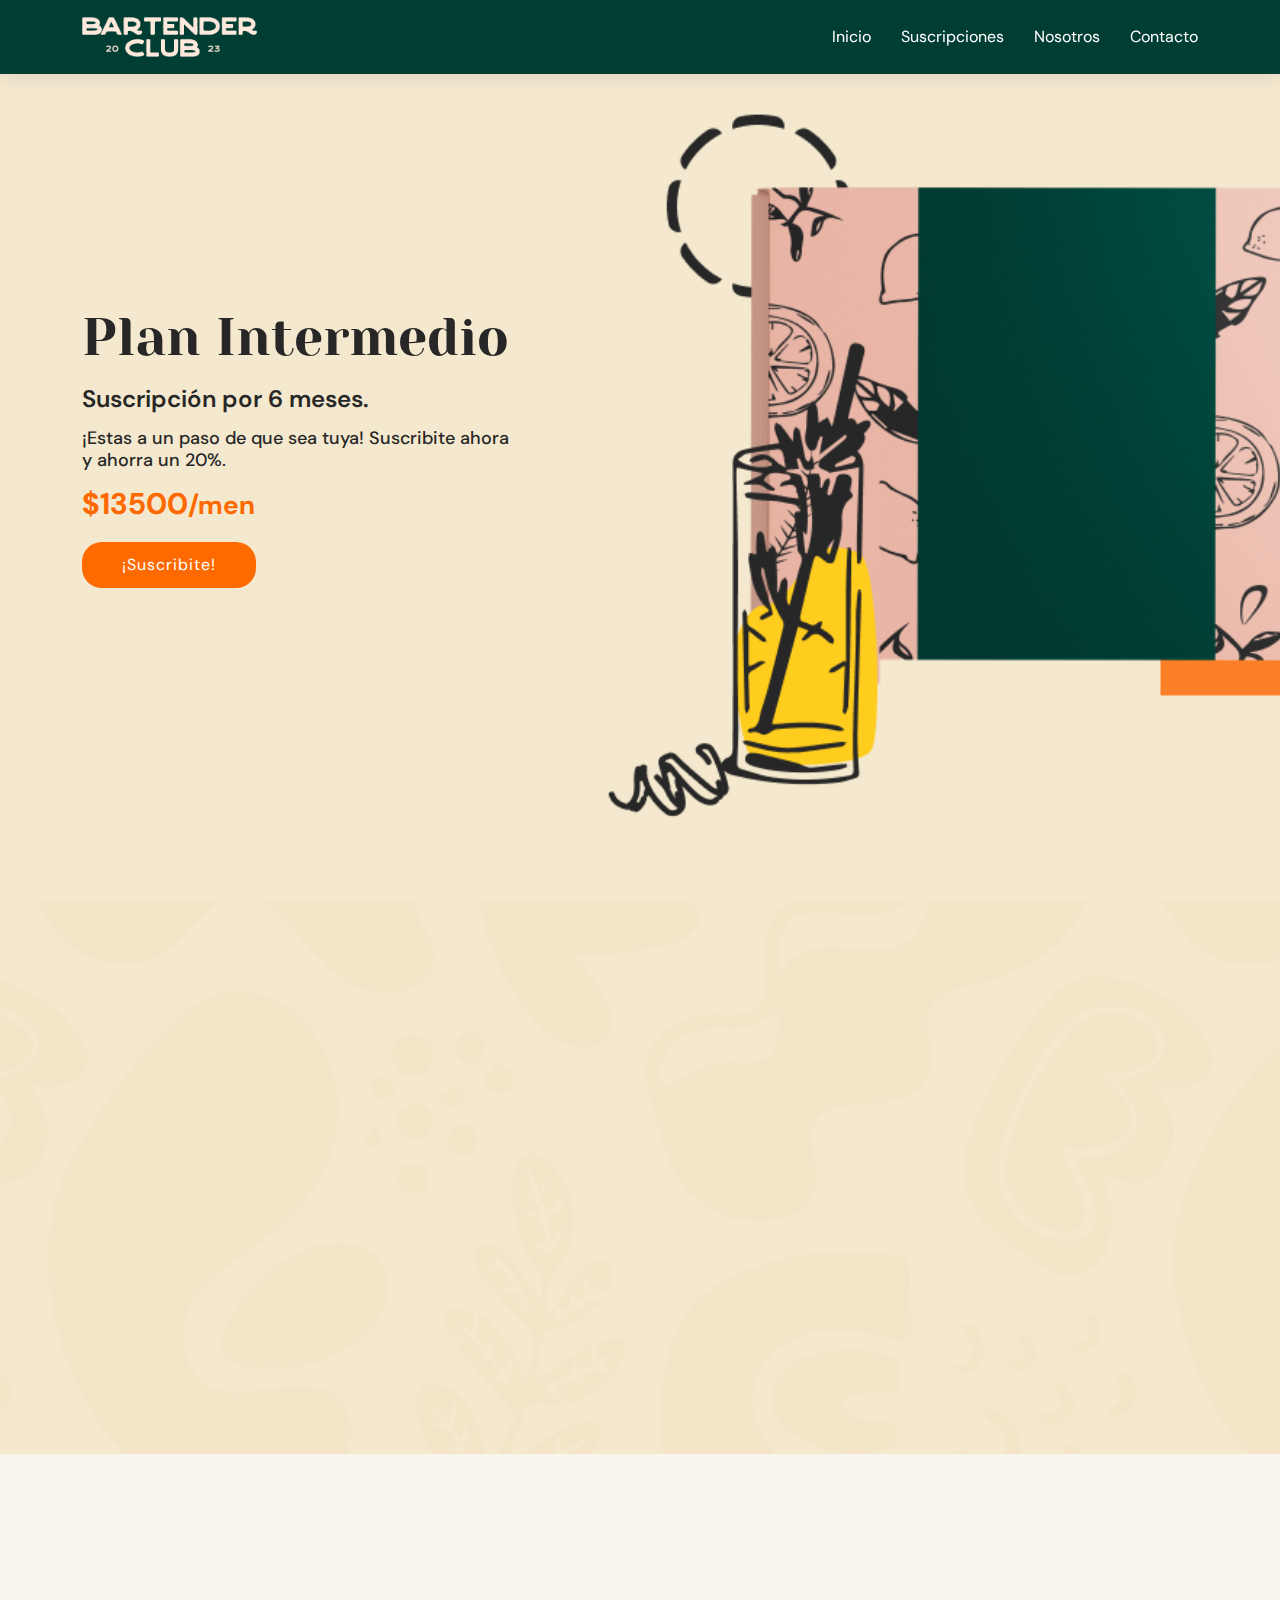
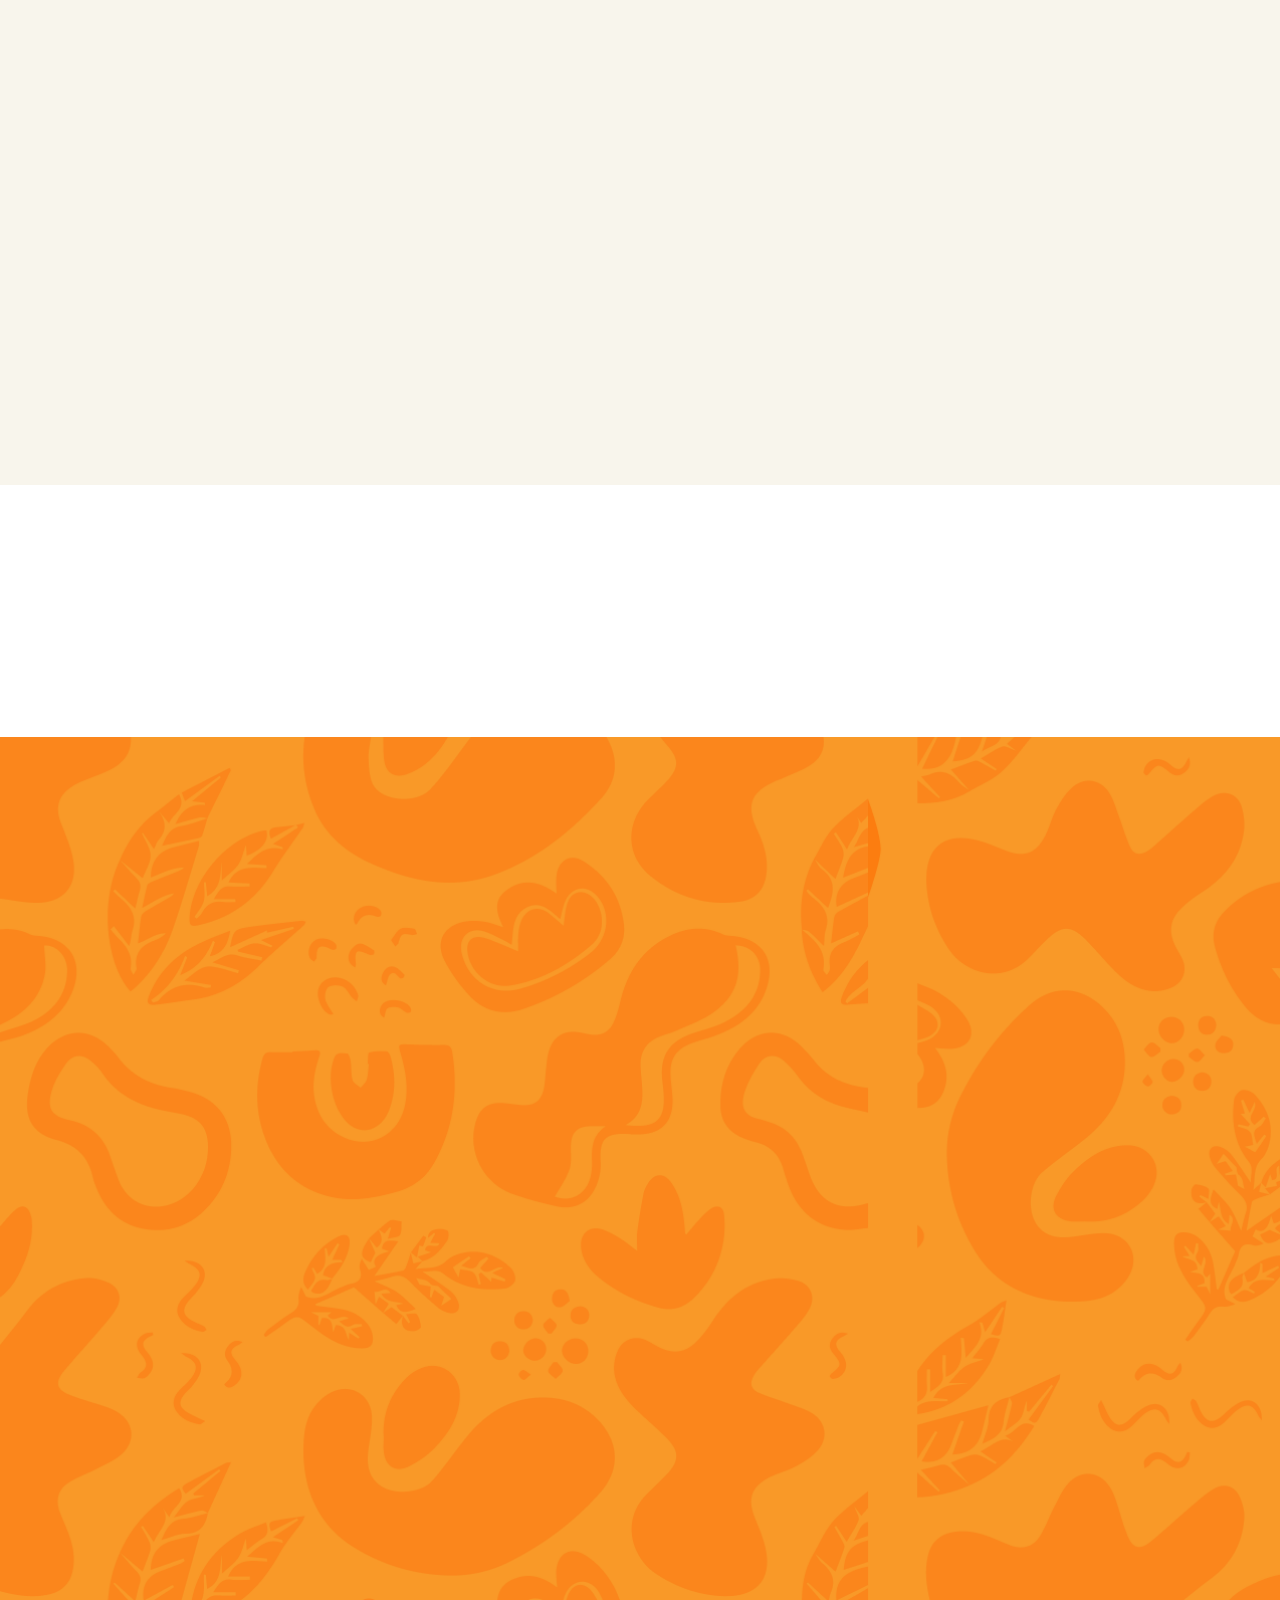
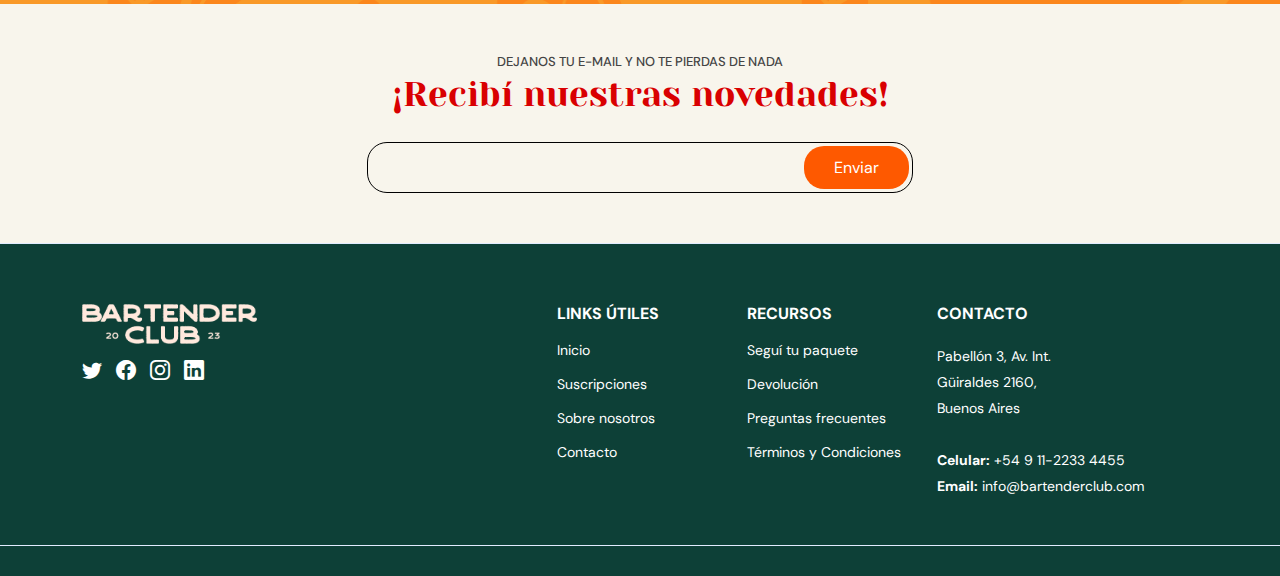
==== portfolio-details.html @ 3b622251 "25-9 19hs" ====
<!DOCTYPE html>
<html lang="en">

<head>
  <meta charset="utf-8">
  <meta content="width=device-width, initial-scale=1.0" name="viewport">

  <title>Portfolio Details - FlexStart Bootstrap Template</title>
  <meta content="" name="description">
  <meta content="" name="keywords">

  <!-- Favicons -->
  <link href="assets/img/favicon.png" rel="icon">
  <link href="assets/img/apple-touch-icon.png" rel="apple-touch-icon">

  <!-- Google Fonts -->
  <link href="https://fonts.googleapis.com/css2?family=DM+Sans:opsz,wght@9..40,100;9..40,200;9..40,300;9..40,400;9..40,700&family=Yeseva+One&display=swap" rel="stylesheet">
  <!-- Vendor CSS Files -->
  <link href="assets/vendor/aos/aos.css" rel="stylesheet">
  <link href="assets/vendor/bootstrap/css/bootstrap.min.css" rel="stylesheet">
  <link href="assets/vendor/bootstrap-icons/bootstrap-icons.css" rel="stylesheet">
  <link href="assets/vendor/glightbox/css/glightbox.min.css" rel="stylesheet">
  <link href="assets/vendor/remixicon/remixicon.css" rel="stylesheet">
  <link href="assets/vendor/swiper/swiper-bundle.min.css" rel="stylesheet">

  <!-- Template Main CSS File -->
  <link href="assets/css/style.css" rel="stylesheet">

  <!-- =======================================================
  * Template Name: FlexStart
  * Updated: Aug 30 2023 with Bootstrap v5.3.1
  * Template URL: https://bootstrapmade.com/flexstart-bootstrap-startup-template/
  * Author: BootstrapMade.com
  * License: https://bootstrapmade.com/license/
  ======================================================== -->
</head>

<body>

  <!-- ======= Header ======= -->
  <header id="header" class="header fixed-top">
    <div class="container-fluid container-xl d-flex align-items-center justify-content-between">

      <a href="index.html" class="logo d-flex align-items-center">
        <img src="assets/img/logo.png" alt="">
      </a>

      <nav id="navbar" class="navbar">
        <ul>
          <li><a class="nav-link scrollto" href="#about">Inicio</a></li>
          <li><a class="nav-link scrollto" href="#services">Suscripciones</a></li>
          <li><a class="nav-link scrollto" href="#portfolio">Nosotros</a></li>
          <li><a class="nav-link scrollto" href="#team">Contacto</a></li>
        </ul>
        <i class="bi bi-list mobile-nav-toggle"></i>
      </nav><!-- .navbar -->

    </div>
  </header><!-- End Header -->

  <main id="main">
    
   <!-- ======= Hero Section ======= -->
     <section id="herodos" class="herodos d-flex align-items-center">
       <div class="container">
           <div class="row"> 
             <div class="col-lg-6 d-flex flex-column justify-content-center">
             <h1 data-aos="fade-up">Plan Intermedio</h1>
             <h2 data-aos="fade-up" data-aos-delay="400">Suscripción por 6 meses.</h2>
             <h3 data-aos="fade-up" data-aos-delay="400">¡Estas a un paso de que sea tuya! Suscribite ahora <br> y ahorra un 20%.</h3>
             <h4 data-aos="fade-up" data-aos-delay="400">$13500<span class="small">/men</span></h4> 
             <div data-aos="fade-up" data-aos-delay="600">
             <div class="text-center text-lg-start">
                <a href="#about" class="btn-get-started scrollto d-inline-flex align-items-center justify-content-center align-self-center">
                <span>¡Suscribite!</span>
                </a>
            </div>
          </div>
        </div>
        <div class="col-lg-6 hero-img" data-aos="zoom-out" data-aos-delay="200">
          <img src hidden="assets/img/hero-img.png" class="img-fluid" alt=""></h>
        </div>
      </div>
    </div>
  </section><!-- End Hero -->


     <!-- ======= Values Section ======= -->
     <section id="values2" class="values2">

     <div class="container" data-aos="fade-up">

      <header class="section-header">
        <h2>PLAN INTERMEDIO</h2>
        <p>¿Qué incluye?</p>
      </header>

      <div class="row">

        <div class="col-lg-4" data-aos="fade-up" data-aos-delay="200">
          <div class="box">
            <img src="assets/img/que-incluye-01.png" class="img-fluid" alt="">
            <p>Ingredientes naturales y 2 botellas <br> de bebida alcohólica de 700ml.</p>
          </div>
        </div>

        <div class="col-lg-4 mt-4 mt-lg-0" data-aos="fade-up" data-aos-delay="400">
          <div class="box">
            <img src="assets/img/que-incluye-02.png" class="img-fluid" alt="">
            <p>Un regalo sorpresa diferente <br> cada mes.</p>
          </div>
        </div>

        <div class="col-lg-4 mt-4 mt-lg-0" data-aos="fade-up" data-aos-delay="600">
          <div class="box">
            <img src="assets/img/que-incluye-03.png" class="img-fluid" alt="">
            <p>4 recetas exclusivas para <br> preparar diferentes tragos.</p>
          </div>
        </div>

      </div>

    </div>

   </section><!-- End Values Section -->

      <!-- =======  es Section ======= -->
        <section id="features" class="features">

          <div class="container" data-aos="fade-up">
    
            <!-- Feature Tabs -->
            <div class="row feture-tabs" data-aos="fade-up">
              <div class="col-lg-6">
                <h3>Nuestra selección el <br> mes pasado</h3>
    
                <!-- Tabs -->
                <ul class="nav nav-pills mb-3">
                  <li>
                    <a class="nav-link active" data-bs-toggle="pill" href="#tab1">DESCRIPCIÓN</a>
                  </li>
                  <li>
                    <a class="nav-link" data-bs-toggle="pill" href="#tab2">INGREDIENTES</a>
                  </li>
                  <li>
                    <a class="nav-link" data-bs-toggle="pill" href="#tab3">RECETAS</a>
                  </li>
                </ul><!-- End Tabs -->
    
                <!-- Tab Content -->
                <div class="tab-content">
    
                  <div class="tab-pane fade show active" id="tab1">
                    <p>En nuestra caja anterior, celebramos la versatilidad <br> y el encanto de dos de las bebidas alcohólicas <br> más icónicas: el gin y el tequila. <br> <br>
                      Esta caja ofreció una emocionante experiencia de <br> bartender que te llevó a través de un viaje de <br> sabores inigualable.</p>
                  </div><!-- End Tab 1 Content -->
    
                  <div class="tab-pane fade show" id="tab2">
                    <p>Una botella de gin de alta calidad, seleccionada <br>
                      cuidadosamente para resaltar su perfil de sabor<br>
                      distintivo.
                      <br> <br>
                      Y una botella de tequila premium que agregó<br>
                      profundidad y carácter a tus cócteles.</p>
                  </div><!-- End Tab 2 Content -->
    
                  <div class="tab-pane fade show" id="tab3">
                    <p> Estas recetas fueron cuidadosamente seleccionadas <br>
                    para destacar las características únicas del gin y el <br>
                    tequila, brindándote la oportunidad de explorar y <br>
                    disfrutar de una variedad de cócteles emocionantes. <br>
                    <ul>
                      <li>Margarita de Tequila Clásica</li>
                      <li>Tom Collins Refrescante</li>
                      <li>Paloma Refinada</li>
                      <li>Gin Tonic Fresco</li>
                       </ul>
                  </p>
                  </div><!-- End Tab 3 Content -->
    
                </div>
    
              </div>
    
              <div class="col-lg-6">
                <img src="assets/img/caja-mes-anterior-01.png" class="img-fluid" alt="">
              </div>
    
            </div><!-- End Feature Tabs -->
    
              </div>
    
            </div><!-- End Feature Icons -->
    
          </div>
    
        </section><!-- End Features Section -->
    
    <!-- ======= Clients2 Section ======= -->
    <section id="clientes2" class="clientes2">
    
      <div class="container" data-aos="fade-up">

        <header class="section-header">
          <p>Métodos de Pago</p>
        </header>

        <div class="clients-slider swiper">
          <div class="swiper-wrapper align-items-center">
            <div class="swiper-slide"><img src="assets/img/clients/METODO-PAGO-01.png" class="img-fluid" alt=""></div>
            <div class="swiper-slide"><img src="assets/img/clients/METODO-PAGO-02.png" class="img-fluid" alt=""></div>
            <div class="swiper-slide"><img src="assets/img/clients/METODO-PAGO-03.png" class="img-fluid" alt=""></div>
            <div class="swiper-slide"><img src="assets/img/clients/METODO-PAGO-04.png" class="img-fluid" alt=""></div>
            <div class="swiper-slide"><img src="assets/img/clients/METODO-PAGO-05.png" class="img-fluid" alt=""></div>
            <div class="swiper-slide"><img src="assets/img/clients/METODO-PAGO-06.png" class="img-fluid" alt=""></div>
          </div>
        </div>
      </div>

    </section><!-- End Clients Section -->

        <!-- ======= Pricing Section ======= -->
        <section id="pricing2" class="pricing2">

          <div class="container" data-aos="fade-up">
    
            <header class="section-header">
              <h2>otros planes</h2>
              <p>También pueden interesarte...</p>
            </header>
    
            <div class="row gy-3" data-aos="fade-left">
    
              <div class="col-lg-6 col-md-12" data-aos="zoom-in" data-aos-delay="100">
                <div class="box">
                  <h3 style="color: #0D4037;">PLAN INICIAL</h3>
                  <h2 style="color: #272727;" >Suscripción por 3 meses</h2>
                  <img src="assets/img/pricing-free.png" class="img-fluid" alt="">
                  <p> Incluye:</p>
                  <ul>
                    <li>Ingredientes selectos</li>
                    <li>Recetas exclusivas</li>
                  </ul>
                  <div class="price">$11.000</div>
                  <a href="#" class="btn-buy">¡Lo quiero!</a>
                </div>
              </div>
    
              <div class="col-lg-6 col-md-12" data-aos="zoom-in" data-aos-delay="300">
                <div class="box">
                  <h3 style="color: #0D4037;">PLAN EXPERTO</h3>
                  <h2 style="color: #272727;" >Suscripción anual</h2>
                  <img src="assets/img/pricing-business.png" class="img-fluid" alt="">
                  <p> Incluye:</p>
                  <ul>
                    <li>Ingredientes selectos</li>
                    <li>Recetas exclusivas</li>
                    <li>Regalo sorpresa</li>
                    <li>Contenido exclusivo de YouTube</li>
                  </ul>
                  <div class="price">$20.000</div>
                  <a href="#" class="btn-buy">¡Lo quiero!</a>
                </div>
              </div>          
            </div>
          </div>
    
        </section><!-- End Pricing Section -->

  </main><!-- End #main -->

  <!-- ======= Footer ======= -->
  <footer id="footer" class="footer">

    <div class="footer-newsletter">
      <div class="container">
        <div class="row justify-content-center">
          <div class="col-lg-12 text-center">
            <h2>DEJANOS TU E-MAIL Y NO TE PIERDAS DE NADA</h2>
            <p>¡Recibí nuestras novedades!</p2>
          </div>
          <div class="col-lg-6">
            <form action="" method="post">
              <input type="email" name="email"><input type="submit" value="Enviar">
            </form>
          </div>
        </div>
      </div>
    </div>

    <div class="footer-top">
      <div class="container">
        <div class="row gy-4">
          <div class="col-lg-5 col-md-12 footer-info">
            <a href="index.html" class="logo d-flex align-items-center">
              <img src="assets/img/logo.png" alt="">
            </a>
            <p hidden>Cras fermentum odio eu feugiat lide par naso tierra. Justo eget nada terra videa magna derita valies darta donna mare fermentum iaculis eu non diam phasellus.</p hidden>
            <div class="social-links mt-3">
              <a href="#" class="twitter"><i class="bi bi-twitter"></i></a>
              <a href="#" class="facebook"><i class="bi bi-facebook"></i></a>
              <a href="#" class="instagram"><i class="bi bi-instagram"></i></a>
              <a href="#" class="linkedin"><i class="bi bi-linkedin"></i></a>
            </div>
          </div>

          <div class="col-lg-2 col-6 footer-links">
            <h4>LINKS ÚTILES</h4>
            <ul>
              <li> <a href="#">Inicio</a></li>
              <li> <a href="#">Suscripciones</a></li>
              <li> <a href="#">Sobre nosotros</a></li>
              <li> <a href="#">Contacto</a></li>
            </ul>
          </div>

          <div class="col-lg-2 col-6 footer-links">
            <h4>RECURSOS</h4>
            <ul>
              <li> <a href="#">Seguí tu paquete</a></li>
              <li> <a href="#">Devolución</a></li>
              <li> <a href="#">Preguntas frecuentes</a></li>
              <li><a href="#">Términos y Condiciones</a></li>
            </ul>
          </div>

          <div class="col-lg-3 col-md-12 footer-contact text-center text-md-start">
            <h4>CONTACTO</h4>
            <p>
              Pabellón 3, Av. Int. <br>
              Güiraldes 2160,<br>
              Buenos Aires<br><br>
              <strong>Celular:</strong> +54 9 11-2233 4455<br>
              <strong>Email:</strong> info@bartenderclub.com<br>
            </p>

          </div>

        </div>
      </div>
    </div>

  </footer><!-- End Footer -->

  <a href="#" class="back-to-top d-flex align-items-center justify-content-center"><i class="bi bi-arrow-up-short"></i></a>

  <!-- Vendor JS Files -->
  <script src="assets/vendor/purecounter/purecounter_vanilla.js"></script>
  <script src="assets/vendor/aos/aos.js"></script>
  <script src="assets/vendor/bootstrap/js/bootstrap.bundle.min.js"></script>
  <script src="assets/vendor/glightbox/js/glightbox.min.js"></script>
  <script src="assets/vendor/isotope-layout/isotope.pkgd.min.js"></script>
  <script src="assets/vendor/swiper/swiper-bundle.min.js"></script>
  <script src="assets/vendor/php-email-form/validate.js"></script>

  <!-- Template Main JS File -->
  <script src="assets/js/main.js"></script>

</body>

</html>
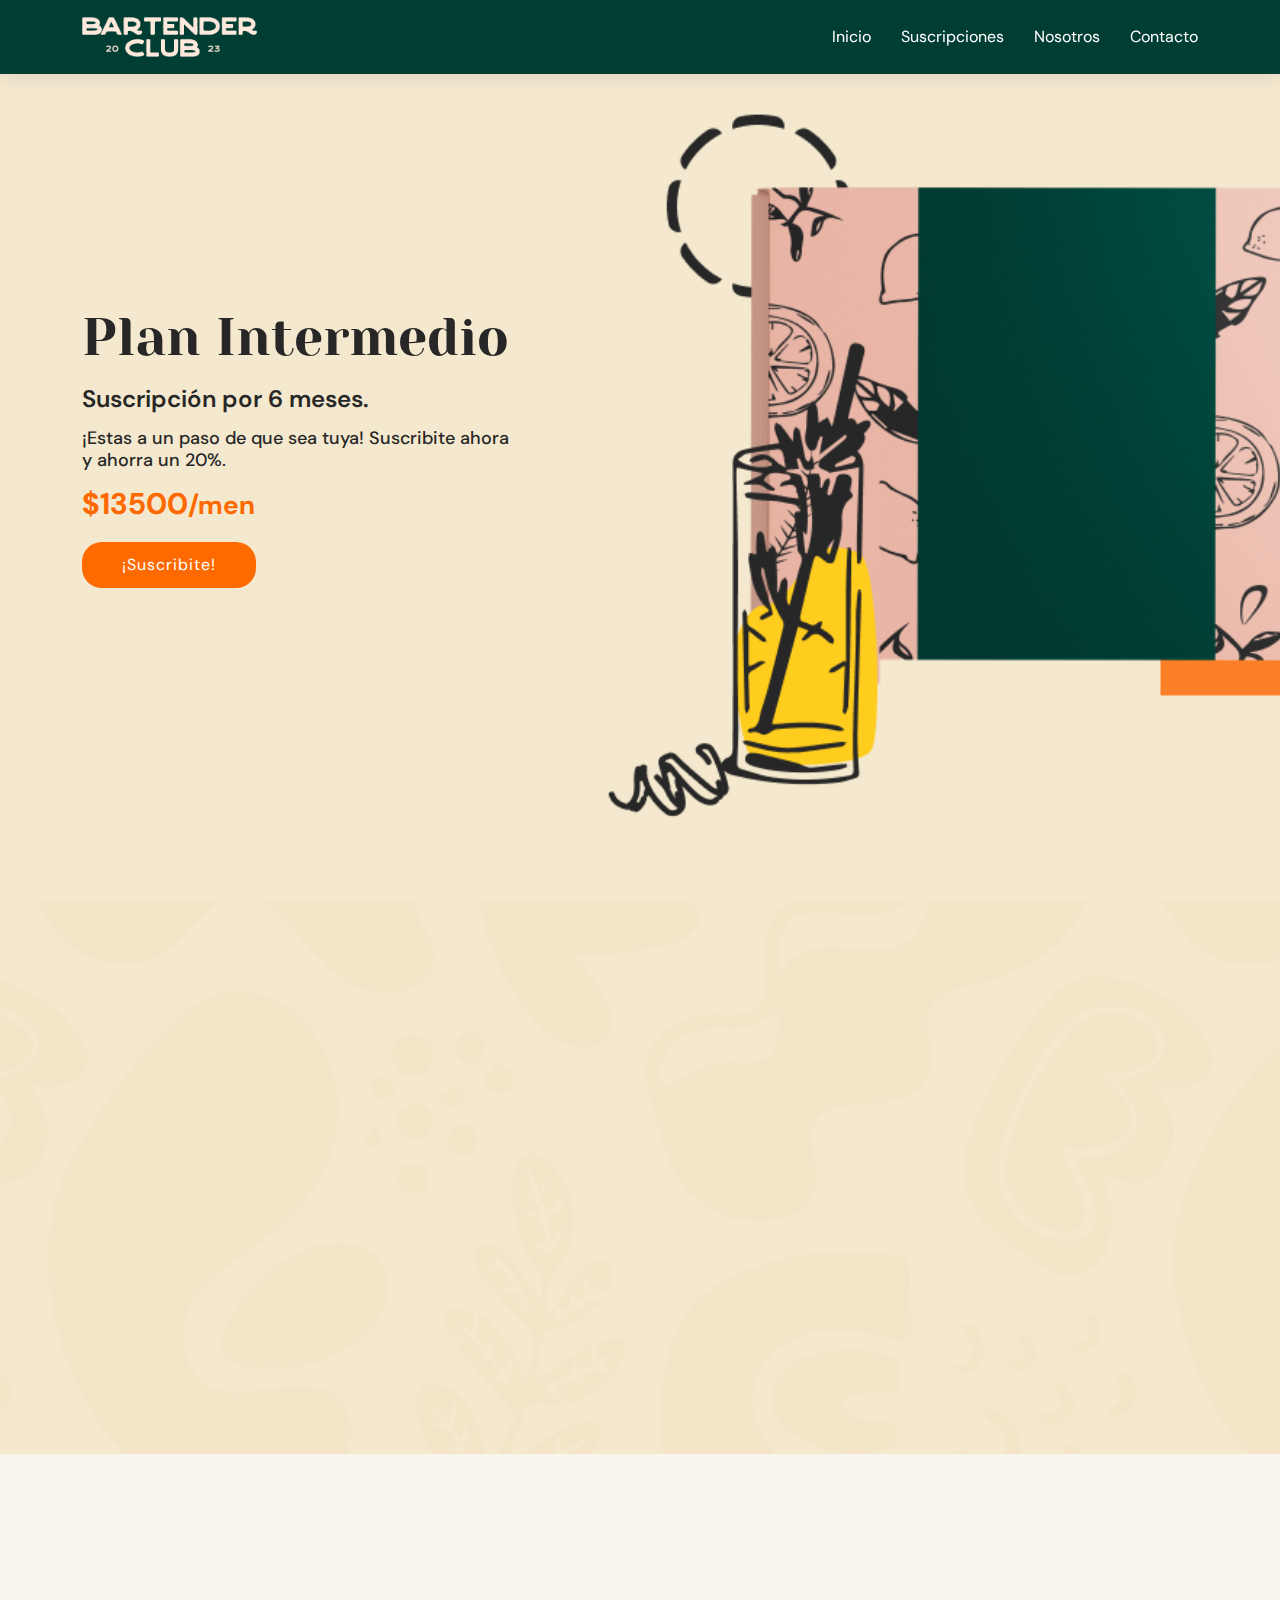
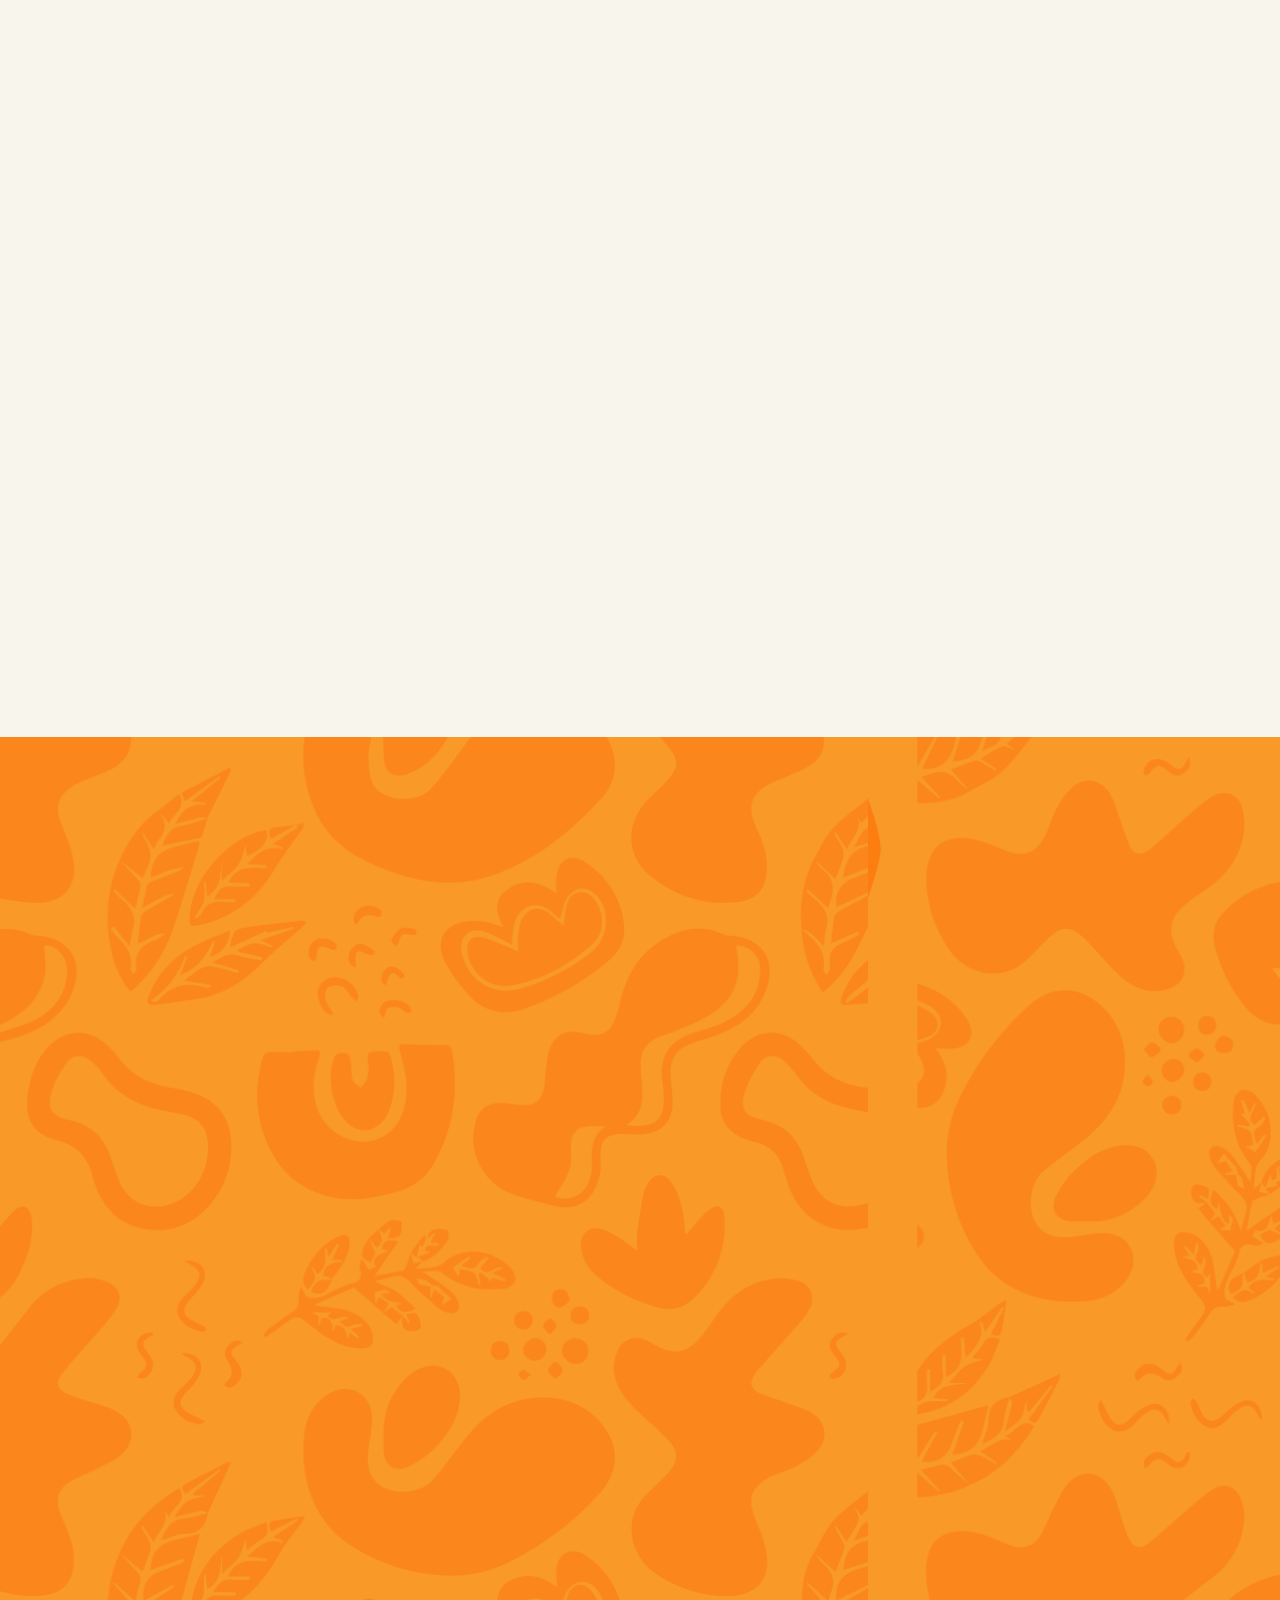
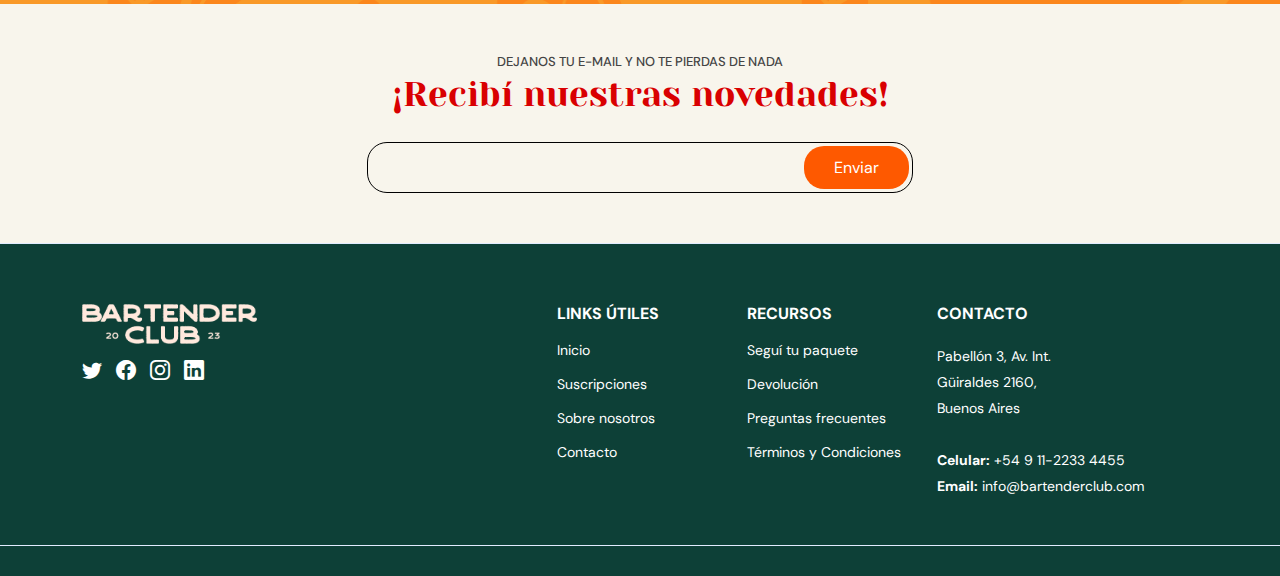
==== commit d1e5192e: "cambios 19:20hs" ====
--- a/portfolio-details.html
+++ b/portfolio-details.html
@@ -47,7 +47,7 @@
 
       <nav id="navbar" class="navbar">
         <ul>
-          <li><a class="nav-link scrollto" href="#about">Inicio</a></li>
+          <li><a class="nav-link scrollto" href="#hero">Inicio</a></li>
           <li><a class="nav-link scrollto" href="#services">Suscripciones</a></li>
           <li><a class="nav-link scrollto" href="#portfolio">Nosotros</a></li>
           <li><a class="nav-link scrollto" href="#team">Contacto</a></li>
--- a/assets/css/style.css
+++ b/assets/css/style.css
@@ -1410,7 +1410,7 @@
   text-transform: uppercase;
   font-size: 15px;
   font-weight: 600;
-  color: #012970;
+  color: #272727;
   padding: 12px 0;
   margin-right: 25px;
   margin-bottom: -2px;
@@ -1959,25 +1959,25 @@
 # Clients
 --------------------------------------------------------------*/
 
-.clients {
+.clientes2 {
   background-color: #F8F5EC;
 }
 
-.clients .clients-slider .swiper-slide img {
+.clientes2 .clients-slider .swiper-slide img {
   opacity: 0.5;
   transition: 0.3s;
 }
 
-.clients .clients-slider .swiper-slide img:hover {
+.clientes2 .clients-slider .swiper-slide img:hover {
   opacity: 1;
 }
 
-.clients .clients-slider .swiper-pagination {
+.clientes2 .clients-slider .swiper-pagination {
   margin-top: 20px;
   position: relative;
 }
 
-.clients .clients-slider .swiper-pagination .swiper-pagination-bullet {
+.clientes2 .clients-slider .swiper-pagination .swiper-pagination-bullet {
   width: 12px;
   height: 12px;
   background-color: #F8F5EC;
@@ -1985,7 +1985,7 @@
   border: 1px solid #FE5900;
 }
 
-.clients .clients-slider .swiper-pagination .swiper-pagination-bullet-active {
+.clientes2 .clients-slider .swiper-pagination .swiper-pagination-bullet-active {
   background-color: #FE5900;
 }
 
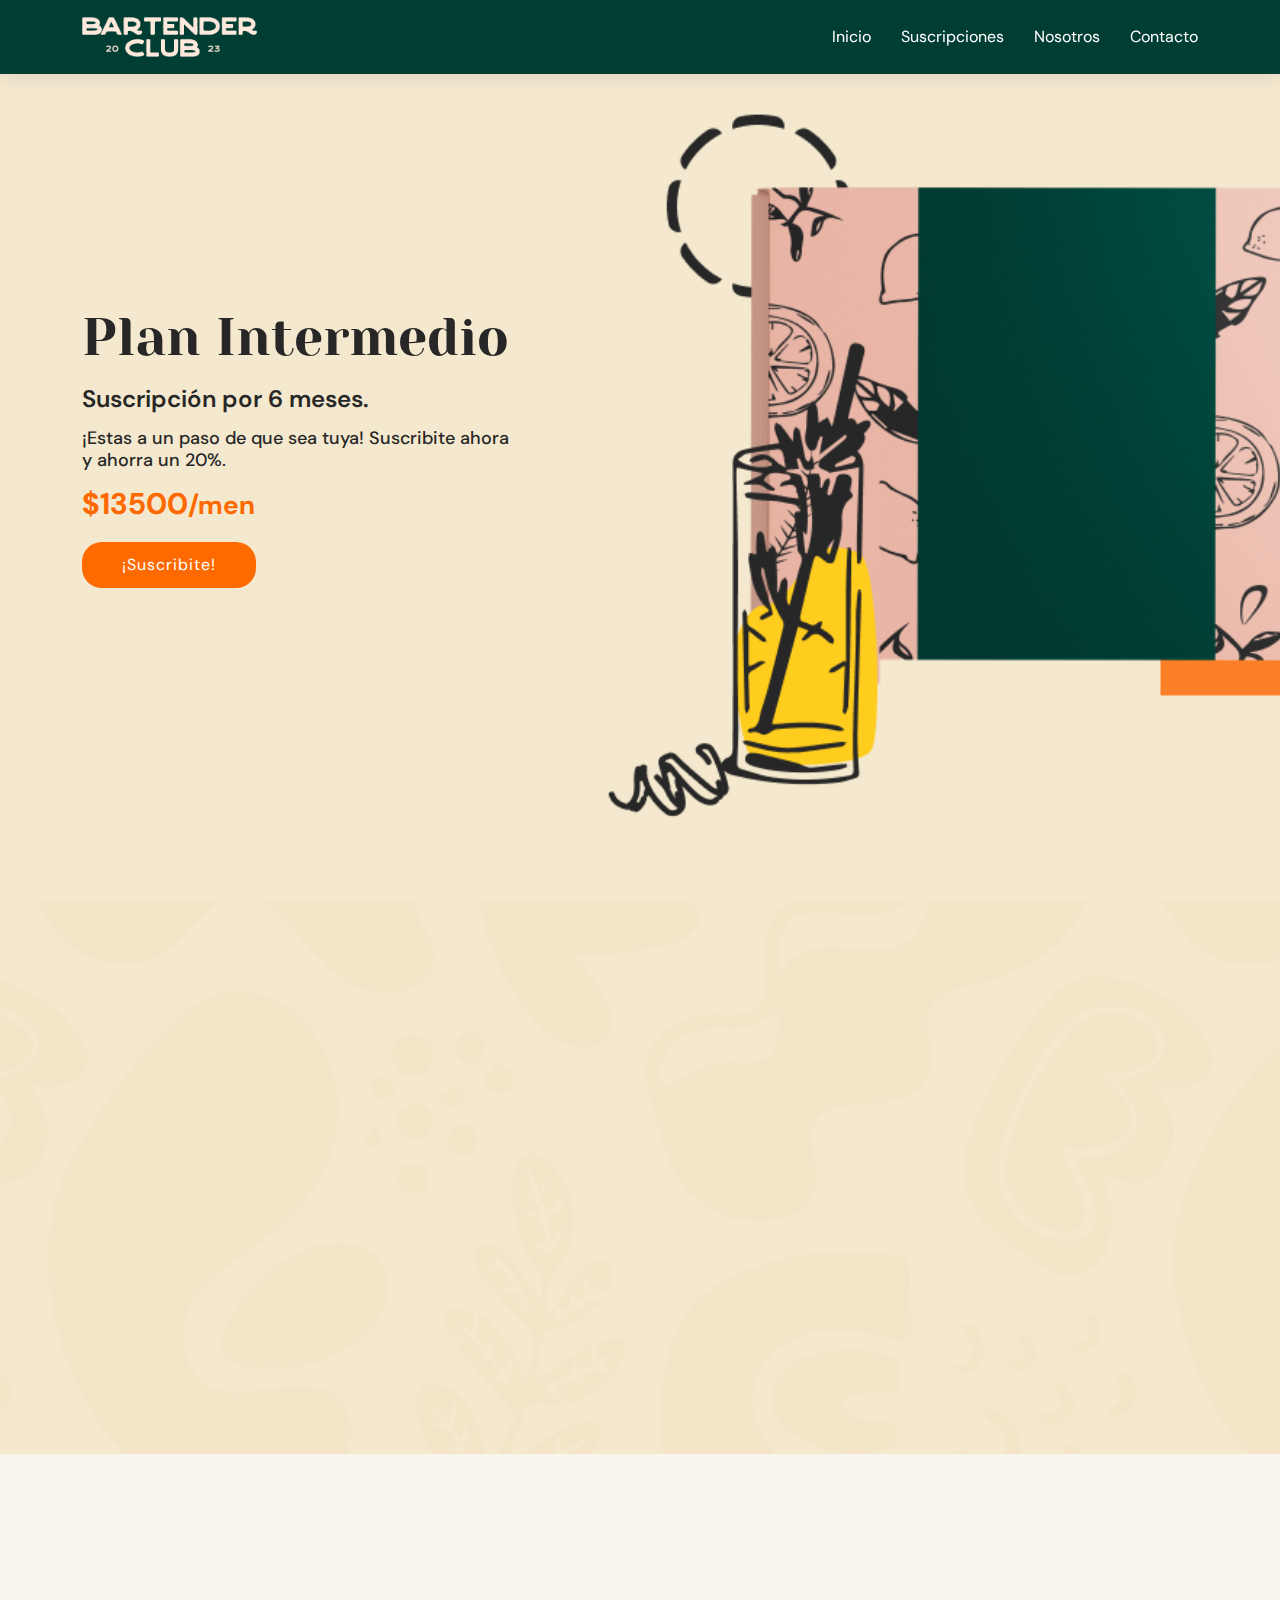
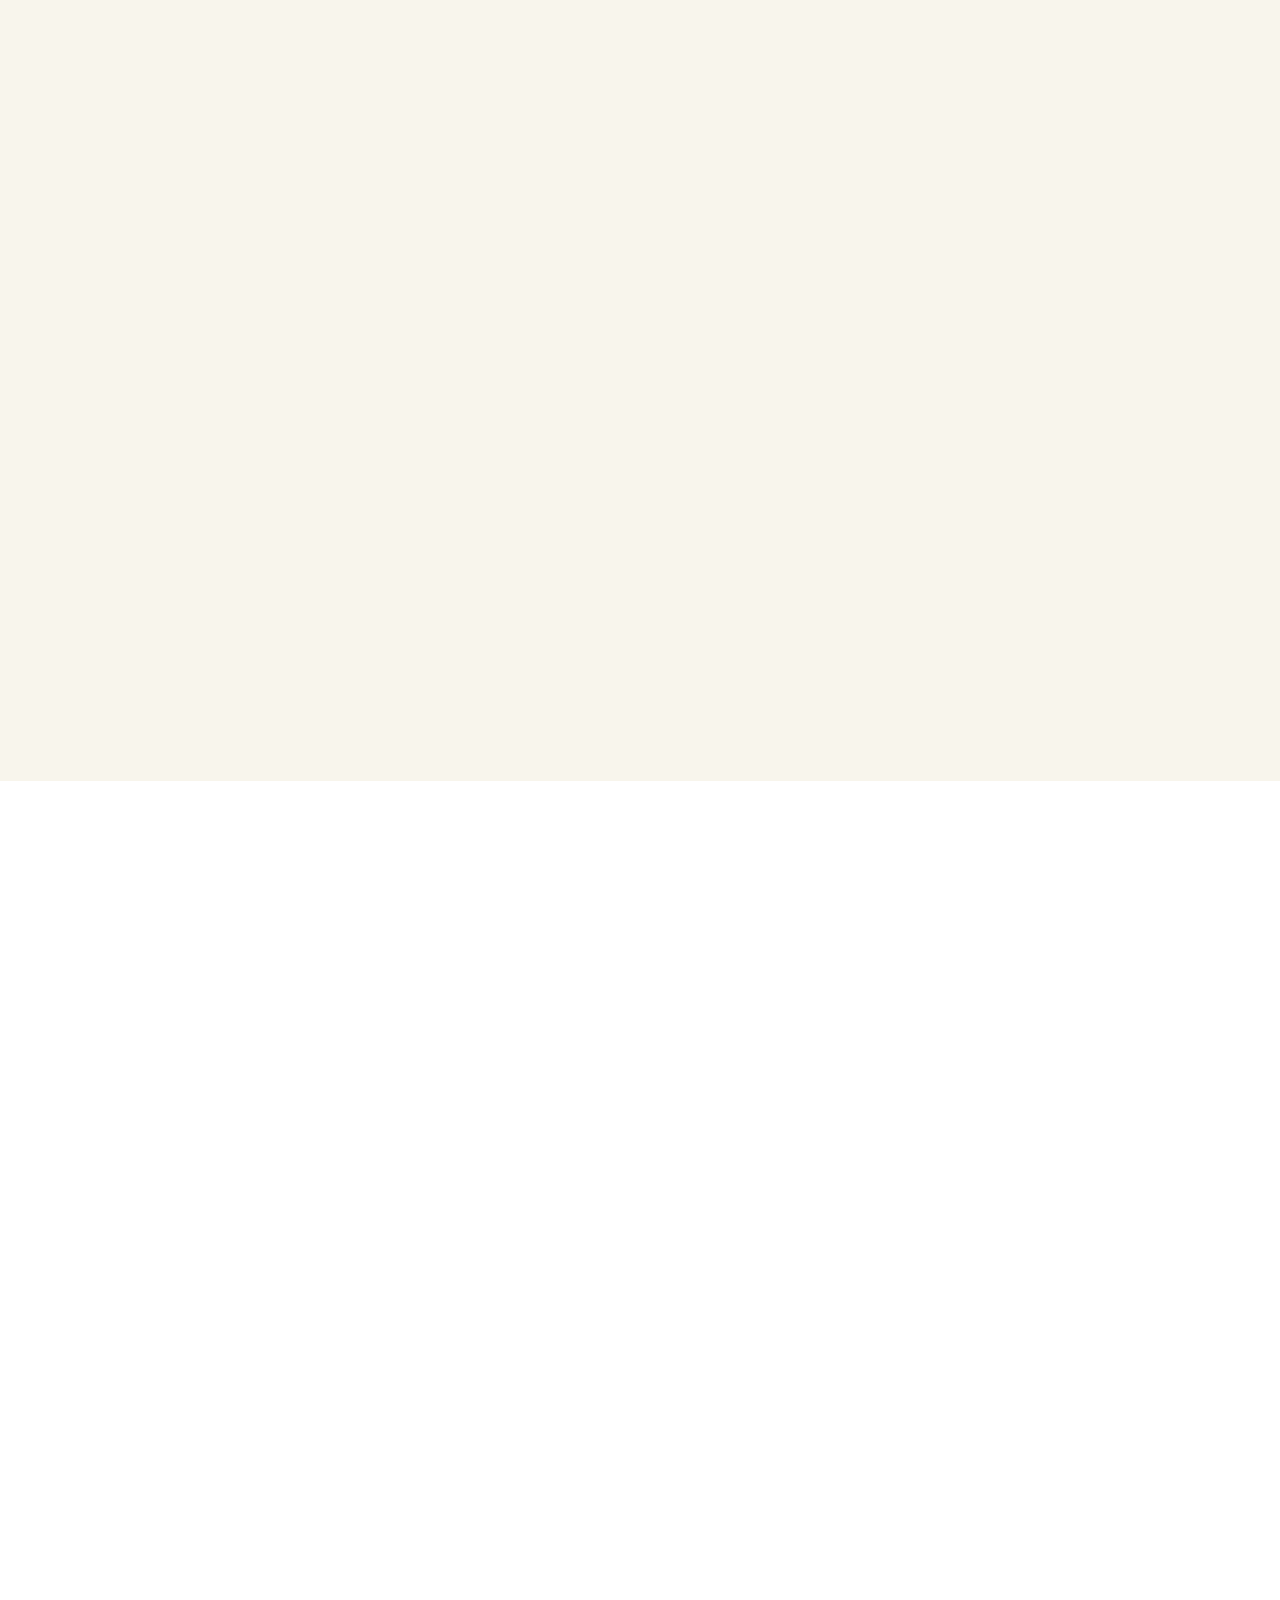
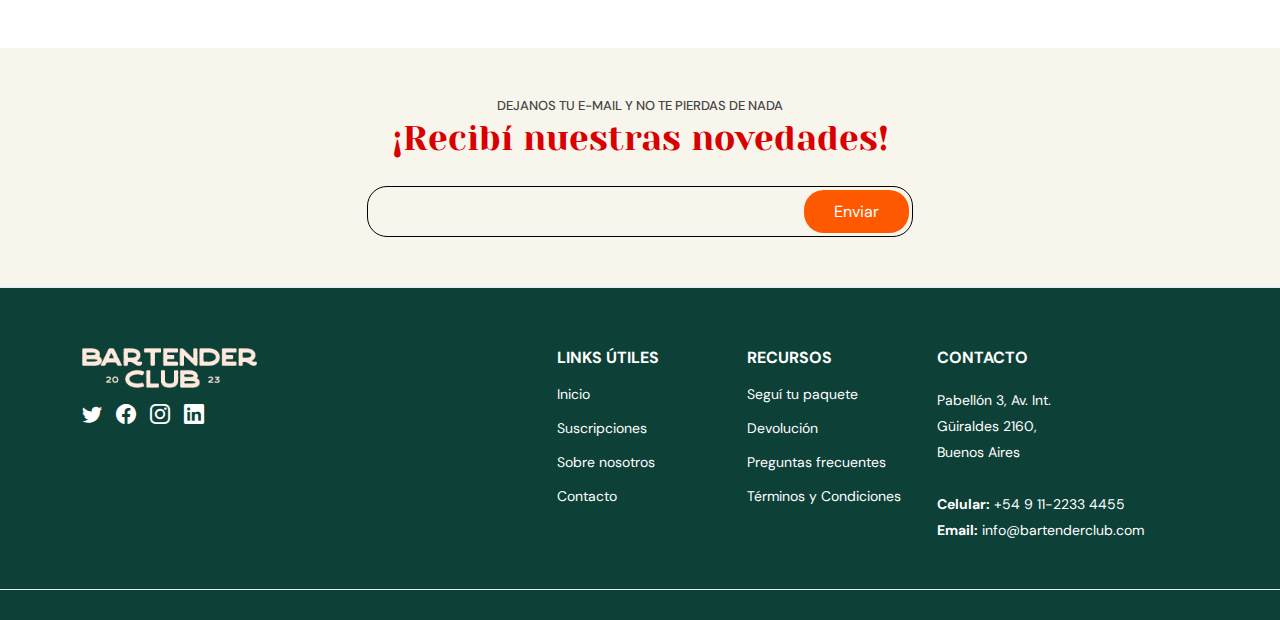
==== commit c3f969d9: "19:51" ====
--- a/portfolio-details.html
+++ b/portfolio-details.html
@@ -197,14 +197,11 @@
         </section><!-- End Features Section -->
     
     <!-- ======= Clients2 Section ======= -->
-    <section id="clientes2" class="clientes2">
-    
-      <div class="container" data-aos="fade-up">
-
+    <section id="clients2" class="clients2">
+    <div class="container" data-aos="fade-up">
         <header class="section-header">
           <p>Métodos de Pago</p>
         </header>
-
         <div class="clients-slider swiper">
           <div class="swiper-wrapper align-items-center">
             <div class="swiper-slide"><img src="assets/img/clients/METODO-PAGO-01.png" class="img-fluid" alt=""></div>
@@ -214,9 +211,9 @@
             <div class="swiper-slide"><img src="assets/img/clients/METODO-PAGO-05.png" class="img-fluid" alt=""></div>
             <div class="swiper-slide"><img src="assets/img/clients/METODO-PAGO-06.png" class="img-fluid" alt=""></div>
           </div>
-        </div>
-      </div>
-
+          <div class="swiper-pagination"></div>
+        </div>
+      </div>
     </section><!-- End Clients Section -->
 
         <!-- ======= Pricing Section ======= -->
--- a/assets/css/style.css
+++ b/assets/css/style.css
@@ -1487,35 +1487,6 @@
 
 .features .
 
-.clientes2 {
-  background-color: #F4E8CE;
-}
-
-.clientes2 .clients-slider .swiper-slide img {
-  opacity:;
-  transition: 0.3s;
-}
-
-.clientes2 .clients-slider .swiper-slide img:hover {
-  opacity: 1;
-}
-
-.clientes2 .clients-slider .swiper-pagination {
-  margin-top: 20px;
-  position: relative;
-}
-
-.clientes2 .clients-slider .swiper-pagination .swiper-pagination-bullet {
-  width: 12px;
-  height: 12px;
-  background-color: #F8F5EC;
-  opacity: 1;
-  border: 1px solid #FE5900;
-}
-
-.clientes2 .clients-slider .swiper-pagination .swiper-pagination-bullet-active {
-  background-color: #FE5900;
-}
 
 /*--------------------------------------------------------------
 # Pricing2
@@ -1633,6 +1604,36 @@
   padding: 1px 0 3px 0;
   background: #0D4037;
   color: #fff;
+}
+
+.clients2 {
+  background-color: #F8F5EC;
+}
+
+.clients2 .clients-slider .swiper-slide img {
+  opacity:;
+  transition: 0.3s;
+}
+
+.clients2 .clients-slider .swiper-slide img:hover {
+  opacity: 1;
+}
+
+.clients2 .clients-slider .swiper-pagination {
+  margin-top: 20px;
+  position: relative;
+}
+
+.clients2 .clients-slider .swiper-pagination .swiper-pagination-bullet {
+  width: 12px;
+  height: 12px;
+  background-color: #F8F5EC;
+  opacity: 1;
+  border: 1px solid #FE5900;
+}
+
+.clients2 .clients-slider .swiper-pagination .swiper-pagination-bullet-active {
+  background-color: #FE5900;
 }
 
 .portfolio-details {
@@ -1958,35 +1959,34 @@
 /*--------------------------------------------------------------
 # Clients
 --------------------------------------------------------------*/
-
-.clientes2 {
+.clients {
   background-color: #F8F5EC;
 }
 
-.clientes2 .clients-slider .swiper-slide img {
+.clients .clients-slider .swiper-slide img {
   opacity: 0.5;
   transition: 0.3s;
 }
 
-.clientes2 .clients-slider .swiper-slide img:hover {
+.clients .clients-slider .swiper-slide img:hover {
   opacity: 1;
 }
 
-.clientes2 .clients-slider .swiper-pagination {
+.clients .clients-slider .swiper-pagination {
   margin-top: 20px;
   position: relative;
 }
 
-.clientes2 .clients-slider .swiper-pagination .swiper-pagination-bullet {
+.clients .clients-slider .swiper-pagination .swiper-pagination-bullet {
   width: 12px;
   height: 12px;
   background-color: #F8F5EC;
   opacity: 1;
-  border: 1px solid #FE5900;
-}
-
-.clientes2 .clients-slider .swiper-pagination .swiper-pagination-bullet-active {
-  background-color: #FE5900;
+  border: 1px solid #F99928;
+}
+
+.clients .clients-slider .swiper-pagination .swiper-pagination-bullet-active {
+  background-color: #F99928;
 }
 
 /*--------------------------------------------------------------
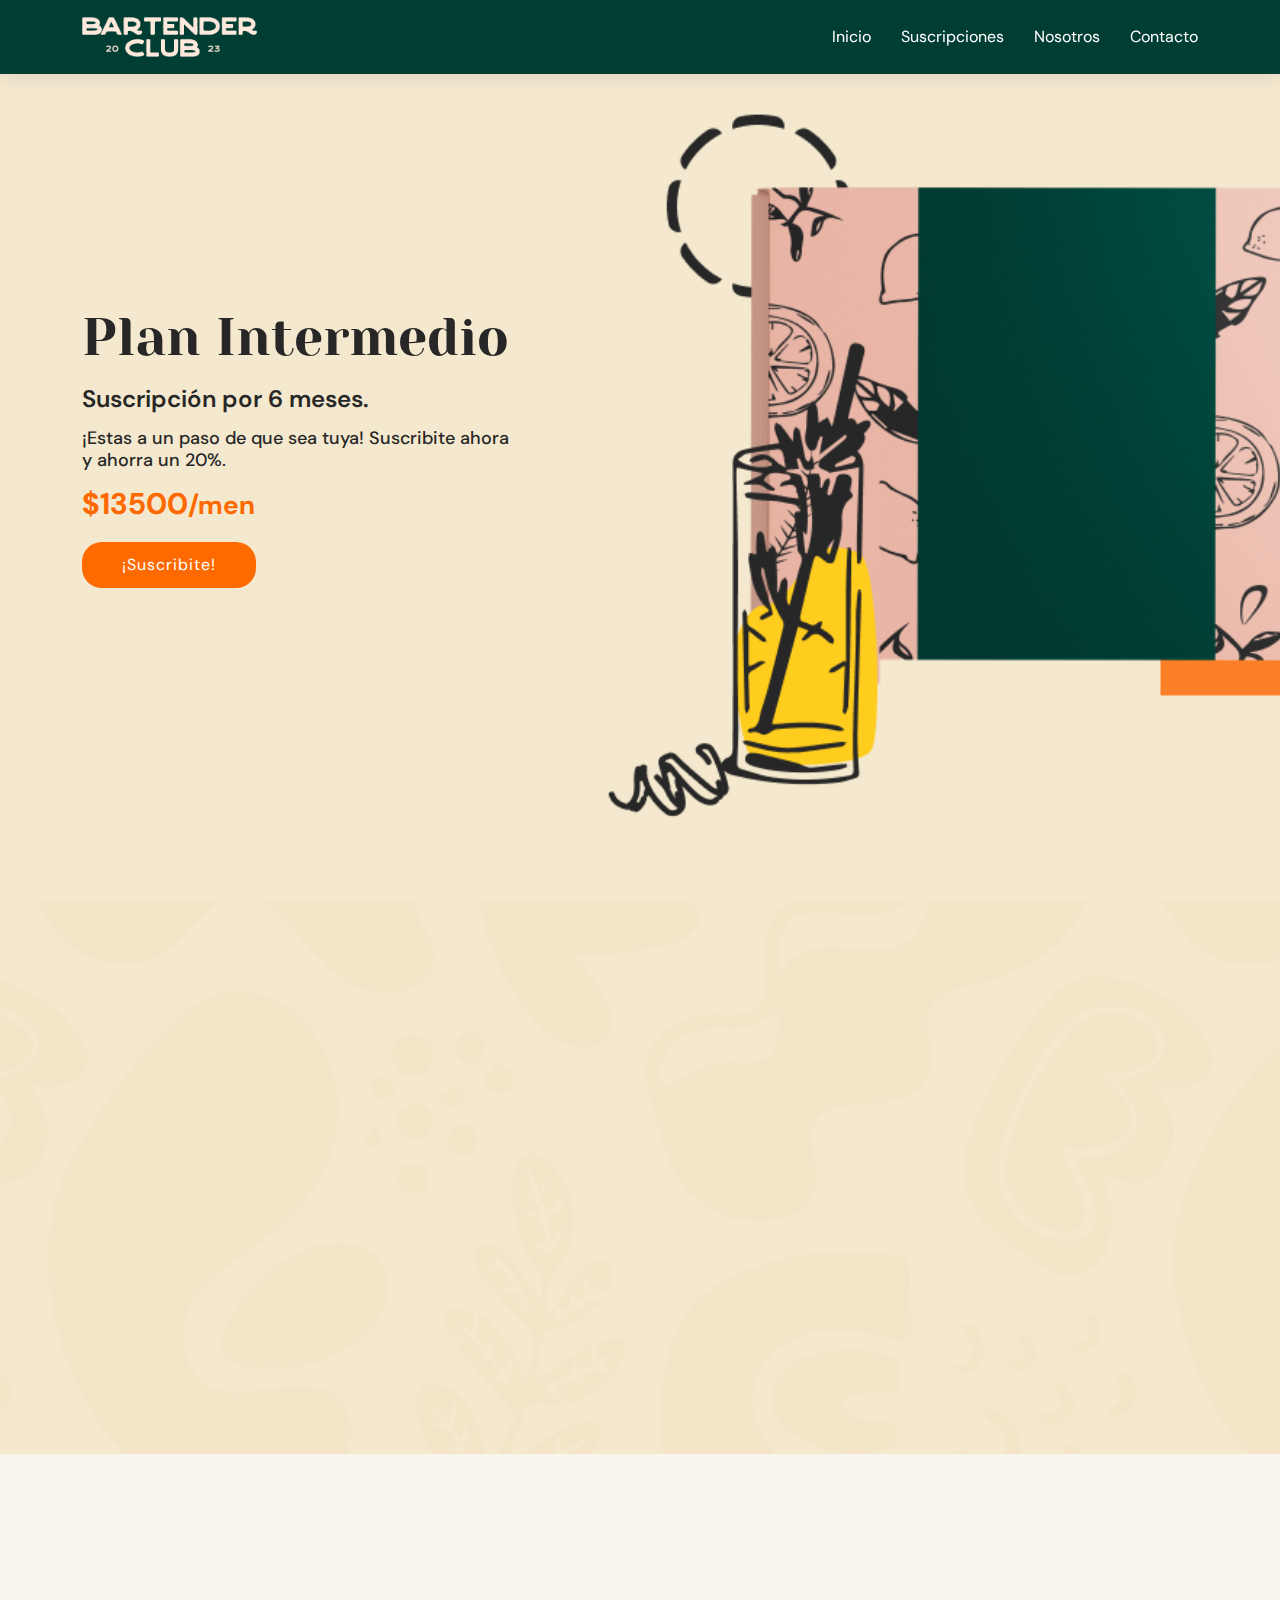
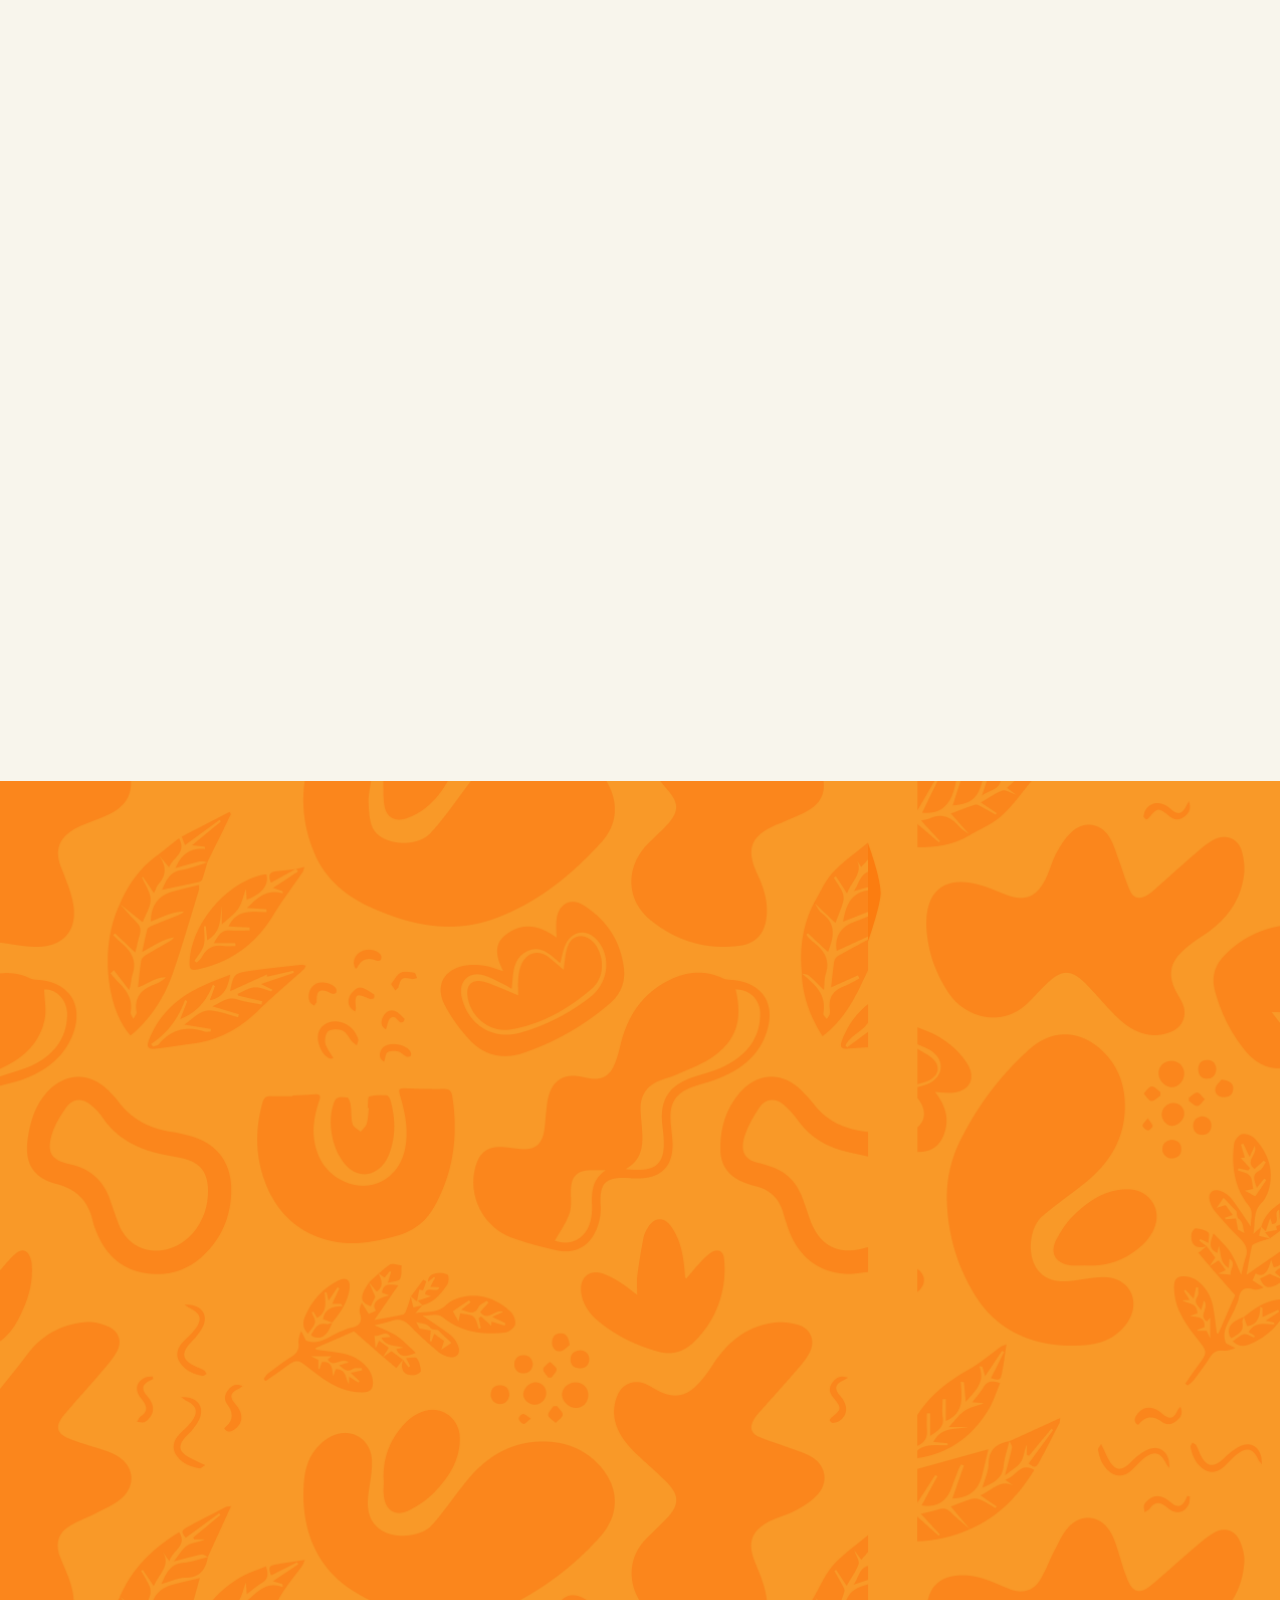
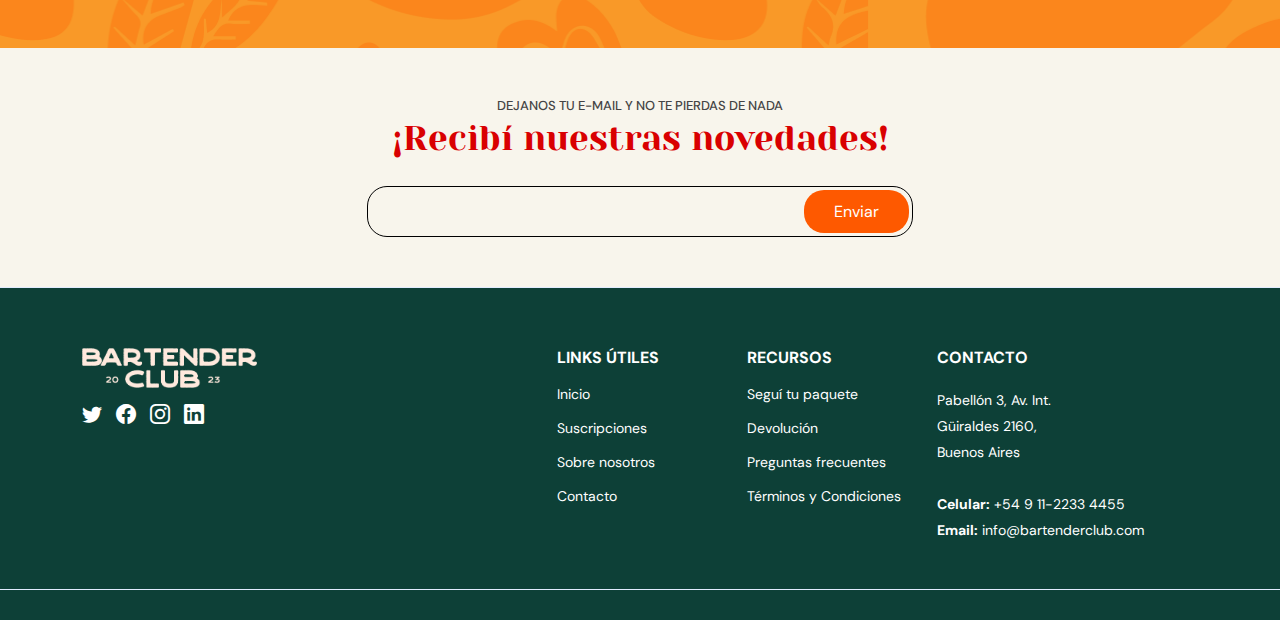
==== commit 015f3d30: "20:27" ====
--- a/portfolio-details.html
+++ b/portfolio-details.html
@@ -216,53 +216,53 @@
       </div>
     </section><!-- End Clients Section -->
 
-        <!-- ======= Pricing Section ======= -->
-        <section id="pricing2" class="pricing2">
-
-          <div class="container" data-aos="fade-up">
-    
-            <header class="section-header">
-              <h2>otros planes</h2>
-              <p>También pueden interesarte...</p>
-            </header>
-    
-            <div class="row gy-3" data-aos="fade-left">
-    
-              <div class="col-lg-6 col-md-12" data-aos="zoom-in" data-aos-delay="100">
-                <div class="box">
-                  <h3 style="color: #0D4037;">PLAN INICIAL</h3>
-                  <h2 style="color: #272727;" >Suscripción por 3 meses</h2>
-                  <img src="assets/img/pricing-free.png" class="img-fluid" alt="">
-                  <p> Incluye:</p>
-                  <ul>
-                    <li>Ingredientes selectos</li>
-                    <li>Recetas exclusivas</li>
-                  </ul>
-                  <div class="price">$11.000</div>
-                  <a href="#" class="btn-buy">¡Lo quiero!</a>
-                </div>
-              </div>
-    
-              <div class="col-lg-6 col-md-12" data-aos="zoom-in" data-aos-delay="300">
-                <div class="box">
-                  <h3 style="color: #0D4037;">PLAN EXPERTO</h3>
-                  <h2 style="color: #272727;" >Suscripción anual</h2>
-                  <img src="assets/img/pricing-business.png" class="img-fluid" alt="">
-                  <p> Incluye:</p>
-                  <ul>
-                    <li>Ingredientes selectos</li>
-                    <li>Recetas exclusivas</li>
-                    <li>Regalo sorpresa</li>
-                    <li>Contenido exclusivo de YouTube</li>
-                  </ul>
-                  <div class="price">$20.000</div>
-                  <a href="#" class="btn-buy">¡Lo quiero!</a>
-                </div>
-              </div>          
-            </div>
-          </div>
-    
-        </section><!-- End Pricing Section -->
+ <!-- ======= Pricing Section ======= -->
+ <section id="pricingDOS" class="pricing">
+
+  <div class="container" data-aos="fade-up">
+
+    <header class="section-header">
+      <h2>OTROS PLANES</h2>
+      <p>También te pueden interesar...</p>
+    </header>
+
+    <div class="row gy-3" data-aos="fade-left">
+
+      <div class="col-lg-4 col-md-6 aos-init aos-animate" data-aos="zoom-in" data-aos-delay="100">
+        <div class="box">
+          <h3 style="color: #0D4037;">PLAN INICIAL</h3>
+          <h2 style="color: #272727;" >Suscripción por 3 meses</h2>
+          <img src="assets/img/pricing-free.png" class="img-fluid" alt="">
+          <p> Incluye:</p>
+          <ul>
+            <li>Ingredientes selectos</li>
+            <li>Recetas exclusivas</li>
+          </ul>
+          <div class="price">$11.000</div>
+          <a href="#" class="btn-buy">¡Lo quiero!</a>
+        </div>
+      </div>
+
+      <div class="col-lg-4 col-md-6 aos-init aos-animate" data-aos="zoom-in" data-aos-delay="300">
+        <div class="box">
+          <h3 style="color: #0D4037;">PLAN EXPERTO</h3>
+          <h2 style="color: #272727;" >Suscripción anual</h2>
+          <img src="assets/img/pricing-business.png" class="img-fluid" alt="">
+          <p> Incluye:</p>
+          <ul>
+            <li>Ingredientes selectos</li>
+            <li>Recetas exclusivas</li>
+            <li>Regalo sorpresa</li>
+            <li>Contenido exclusivo de YouTube</li>
+          </ul>
+          <div class="price">$20.000</div>
+          <a href="#" class="btn-buy">¡Lo quiero!</a>
+        </div>
+      </div>          
+    </div>
+  </div>
+
+</section><!-- End Pricing Section -->       
 
   </main><!-- End #main -->
 
--- a/assets/css/style.css
+++ b/assets/css/style.css
@@ -1485,127 +1485,6 @@
   color: #848484;
 }
 
-.features .
-
-
-/*--------------------------------------------------------------
-# Pricing2
---------------------------------------------------------------*/
-.pricing2 {
-  background-image: url(../img/fondo-boxes.png);
-  background-size: cover;
-}
-
-.pricing2 .section-header h2 {
-  font-size: 13px;
-  font-family: "DM Sans", sans-serif;
-  color: #ffffff;
-}
-
-.pricing2 .section-header p {
-  font-size: 35px;
-  font-family: "Yeseva One", serif;
-  color: #ffffff;
-}
-
-.pricing2 .box {
-  padding: 40px 20px;
-  background: #F8F5EC;
-  text-align: center;
-  box-shadow: 0px 0 30px rgba(1, 41, 112, 0.08);
-  border-radius: 8px;
-  position: relative;
-  overflow: hidden;
-  transition: 0.3s;
-  height: 639.438px;
-  width: 376px;
-}
-
-.pricing2 .box:hover {
-  transform: scale(1.1);
-}
-
-.pricing2 h3 {
-  font-family: "Yeseva One", sans-serif;
-  font-size: 25px;
-  font-weight: 400;
-  margin-bottom: 15px;
-}
-
-.pricing2 p {
-  font-family: "Yeseva One", serif;
-  font-size: 20px;
-  font-weight: 400;
-  color: #272727;
-}
-
-.pricing2 h2 {
-  font-family: "DM Sans", sans-serif;
-  font-size: 20px;
-  font-weight: 500;
-  color: #272727;
-}
-
-.pricing2 .price {
-  font-size: 36px;
-  font-family: "DM Sans", sans-serif;
-  color: #FE5900;
-  font-weight: 600;
-}
-
-
-.pricing2 img {
-  padding: 10px 20px;
-}
-
-.pricing2 ul {
-  padding: 0;
-  list-style: none;
-  color: #272727;
-  text-align: center;
-  line-height: 1px;
-  font-size: 16px;
-  margin-bottom: 25px;
-}
-
-.pricing2 ul li {
-  padding-bottom: 20px;
-}
-
-.pricing2 .btn-buy {
-  display: inline-flex;
-  padding: 8px 40px 10px 40px;
-  border-radius: 50px;
-  color: #ffffff;
-  transition: none;
-  font-size: 16px;
-  font-weight: 400;
-  font-family: "Nunito", sans-serif;
-  font-weight: 600;
-  transition: 0.3s;
-  background: #FE5900;
-}
-
-.pricing2 .btn-buy:hover {
-  background: #FE5900;
-  color: #fff;
-}
-
-.pricing2 .featured {
-  font-family: "DM Sans", sans-serif;
-  font-weight: 700;
-  font-size: 15px;
-  width: 200px;
-  position: absolute;
-  top: 18px;
-  right: -68px;
-  transform: rotate(45deg);
-  z-index: 1;
-  padding: 1px 0 3px 0;
-  background: #0D4037;
-  color: #fff;
-}
-
 .clients2 {
   background-color: #F8F5EC;
 }
